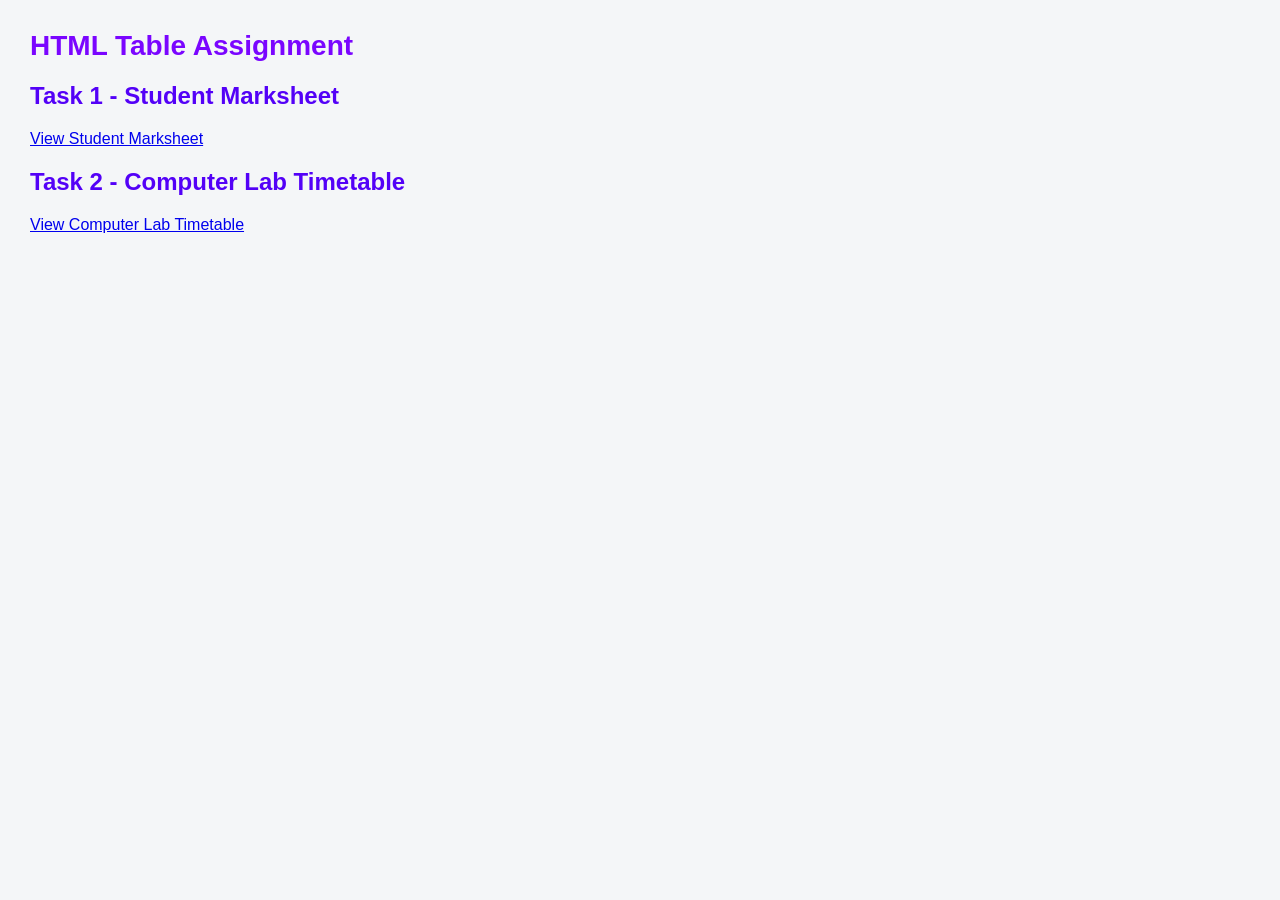
==== index.html @ 786531f4 "Add homepage for GitHub Pages" ====
<!DOCTYPE html>
<html>
<head>
    <title>HTML Table Assignment</title>
    <link rel="stylesheet" href="style.css">
</head>
<body>

    <h1>HTML Table Assignment</h1>

    <h2>Task 1 - Student Marksheet</h2>
    <a href="task1.html">View Student Marksheet</a>

    <h2>Task 2 - Computer Lab Timetable</h2>
    <a href="task2.html">View Computer Lab Timetable</a>

</body>
</html>
---- style.css ----
* {
    box-sizing: border-box;
}

body {
    font-family: Arial, sans-serif;
    background-color: #f4f6f8;
    color: #5301f7;
    margin: 0;
    padding: 30px;
}

.container {
    max-width: 950px;
    margin: 0 auto;
    background-color: white;
    padding: 28px;
    border-radius: 8px;
}

h1 {
    margin-top: 0;
    color: #7a05ff;
    font-size: 28px;
}

.subtitle {
    color: #fe06cc;
    margin-bottom: 24px;
}

table {
    width: 100%;
    border-collapse: collapse;
    margin-top: 18px;
}

caption {
    caption-side: top;
    text-align: left;
    font-size: 22px;
    font-weight: bold;
    padding: 12px 0;
    color: #015bf7;
}

th, td {
    border: 1px solid #cce5ff;
    padding: 13px 12px;
    text-align: center;
}

th {
    font-weight: bold;
}

tfoot td {
    font-weight: bold;
    text-align: left;
}

tfoot td:last-child {
    text-align: center;
}

/* Marksheet column colours */
.marksheet .student-column {
    background-color: #e9edf2;
}

.marksheet .subject-column {
    background-color: #e5efff;
}

.marksheet .total-column {
    background-color: #e4f3e9;
}

/* Timetable column colours */
.timetable .day-column,
.timetable .room-column {
    background-color: #e9edf2;
}

.timetable .morning-column {
    background-color: #e5efff;
}

.timetable .break-column {
    background-color: #fff1c9;
}

.timetable .afternoon-column {
    background-color: #e4f3e9;
}

.note {
    margin-top: 18px;
    color: #667384;
    font-size: 14px;
}

@media (max-width: 650px) {
    body {
        padding: 10px;
    }

    .container {
        padding: 14px;
        overflow-x: auto;
    }

    table {
        min-width: 620px;
    }
}
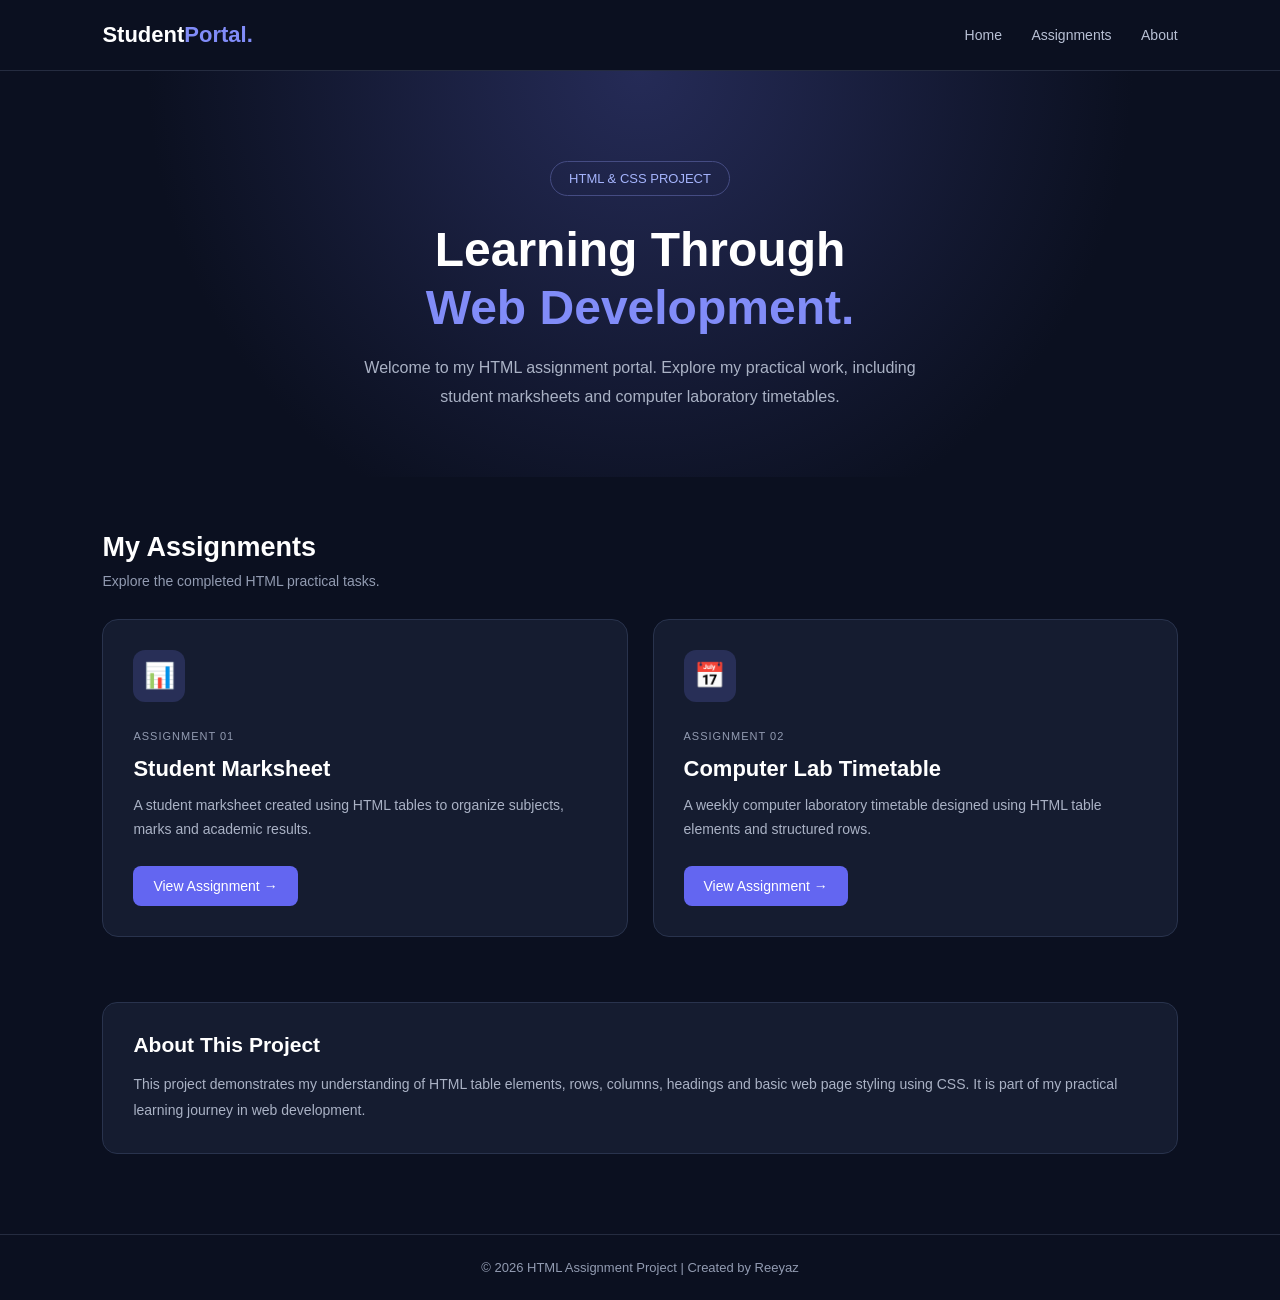
==== commit b727f019: "Improve homepage UI and UX" ====
--- a/index.html
+++ b/index.html
@@ -1,19 +1,323 @@
 
 <!DOCTYPE html>
-<html>
+<html lang="en">
 <head>
-    <title>HTML Table Assignment</title>
-    <link rel="stylesheet" href="style.css">
+    <meta charset="UTF-8">
+    <meta name="viewport" content="width=device-width, initial-scale=1.0">
+    <title>HTML Assignment | Student Portal</title>
+
+    <style>
+        * {
+            margin: 0;
+            padding: 0;
+            box-sizing: border-box;
+        }
+
+        body {
+            font-family: Arial, sans-serif;
+            background: #0b1020;
+            color: #ffffff;
+            min-height: 100vh;
+        }
+
+        header {
+            width: 100%;
+            padding: 22px 8%;
+            display: flex;
+            justify-content: space-between;
+            align-items: center;
+            border-bottom: 1px solid #252c40;
+        }
+
+        .logo {
+            font-size: 22px;
+            font-weight: bold;
+            color: #ffffff;
+        }
+
+        .logo span {
+            color: #818cf8;
+        }
+
+        nav a {
+            color: #b8c0d4;
+            text-decoration: none;
+            margin-left: 25px;
+            font-size: 14px;
+            transition: 0.3s;
+        }
+
+        nav a:hover {
+            color: #818cf8;
+        }
+
+        .hero {
+            padding: 90px 8% 65px;
+            text-align: center;
+            background: radial-gradient(
+                circle at top,
+                #252b57 0%,
+                #0b1020 65%
+            );
+        }
+
+        .tag {
+            display: inline-block;
+            padding: 9px 18px;
+            border: 1px solid #454c83;
+            border-radius: 30px;
+            color: #a5b4fc;
+            font-size: 13px;
+            margin-bottom: 25px;
+        }
+
+        .hero h1 {
+            font-size: 48px;
+            margin-bottom: 18px;
+            line-height: 1.2;
+        }
+
+        .hero h1 span {
+            color: #818cf8;
+        }
+
+        .hero p {
+            color: #aab2c5;
+            max-width: 580px;
+            margin: auto;
+            line-height: 1.8;
+            font-size: 16px;
+        }
+
+        .container {
+            width: 84%;
+            max-width: 1100px;
+            margin: 0 auto;
+            padding: 55px 0 80px;
+        }
+
+        .section-heading {
+            margin-bottom: 30px;
+        }
+
+        .section-heading h2 {
+            font-size: 27px;
+            margin-bottom: 10px;
+        }
+
+        .section-heading p {
+            color: #929bb1;
+            font-size: 14px;
+        }
+
+        .cards {
+            display: grid;
+            grid-template-columns: repeat(2, 1fr);
+            gap: 25px;
+        }
+
+        .card {
+            background: #151c30;
+            border: 1px solid #29334d;
+            border-radius: 16px;
+            padding: 30px;
+            transition: 0.3s;
+        }
+
+        .card:hover {
+            transform: translateY(-7px);
+            border-color: #818cf8;
+            box-shadow: 0 12px 35px rgba(79, 70, 229, 0.15);
+        }
+
+        .card-icon {
+            width: 52px;
+            height: 52px;
+            background: #282f57;
+            border-radius: 12px;
+            display: flex;
+            justify-content: center;
+            align-items: center;
+            font-size: 25px;
+            margin-bottom: 24px;
+        }
+
+        .card small {
+            color: #929bb1;
+            letter-spacing: 1px;
+            font-size: 11px;
+        }
+
+        .card h3 {
+            font-size: 22px;
+            margin: 12px 0;
+        }
+
+        .card p {
+            color: #aab2c5;
+            line-height: 1.7;
+            font-size: 14px;
+            margin-bottom: 25px;
+        }
+
+        .card a {
+            display: inline-block;
+            background: #6366f1;
+            color: white;
+            padding: 12px 20px;
+            border-radius: 8px;
+            text-decoration: none;
+            font-size: 14px;
+            transition: 0.3s;
+        }
+
+        .card a:hover {
+            background: #818cf8;
+        }
+
+        .about {
+            margin-top: 65px;
+            padding: 30px;
+            border: 1px solid #29334d;
+            border-radius: 15px;
+            background: #151c30;
+        }
+
+        .about h2 {
+            font-size: 21px;
+            margin-bottom: 15px;
+        }
+
+        .about p {
+            color: #aab2c5;
+            line-height: 1.8;
+            font-size: 14px;
+        }
+
+        footer {
+            text-align: center;
+            padding: 25px;
+            border-top: 1px solid #252c40;
+            color: #929bb1;
+            font-size: 13px;
+        }
+
+        @media (max-width: 700px) {
+            header {
+                padding: 20px 6%;
+                flex-direction: column;
+                gap: 18px;
+            }
+
+            nav a {
+                margin: 0 9px;
+                font-size: 13px;
+            }
+
+            .hero {
+                padding: 65px 6% 50px;
+            }
+
+            .hero h1 {
+                font-size: 34px;
+            }
+
+            .container {
+                width: 88%;
+            }
+
+            .cards {
+                grid-template-columns: 1fr;
+            }
+
+            .card {
+                padding: 25px;
+            }
+        }
+    </style>
 </head>
+
 <body>
 
-    <h1>HTML Table Assignment</h1>
-
-    <h2>Task 1 - Student Marksheet</h2>
-    <a href="task1.html">View Student Marksheet</a>
-
-    <h2>Task 2 - Computer Lab Timetable</h2>
-    <a href="task2.html">View Computer Lab Timetable</a>
+    <header>
+        <div class="logo">Student<span>Portal.</span></div>
+
+        <nav>
+            <a href="index.html">Home</a>
+            <a href="#assignments">Assignments</a>
+            <a href="#about">About</a>
+        </nav>
+    </header>
+
+    <section class="hero">
+        <div class="tag">HTML & CSS PROJECT</div>
+
+        <h1>Learning Through<br><span>Web Development.</span></h1>
+
+        <p>
+            Welcome to my HTML assignment portal.
+            Explore my practical work, including student marksheets
+            and computer laboratory timetables.
+        </p>
+    </section>
+
+    <main class="container" id="assignments">
+
+        <div class="section-heading">
+            <h2>My Assignments</h2>
+            <p>Explore the completed HTML practical tasks.</p>
+        </div>
+
+        <div class="cards">
+
+            <div class="card">
+                <div class="card-icon">📊</div>
+
+                <small>ASSIGNMENT 01</small>
+
+                <h3>Student Marksheet</h3>
+
+                <p>
+                    A student marksheet created using HTML tables
+                    to organize subjects, marks and academic results.
+                </p>
+
+                <a href="task1.html">View Assignment →</a>
+            </div>
+
+            <div class="card">
+                <div class="card-icon">📅</div>
+
+                <small>ASSIGNMENT 02</small>
+
+                <h3>Computer Lab Timetable</h3>
+
+                <p>
+                    A weekly computer laboratory timetable designed
+                    using HTML table elements and structured rows.
+                </p>
+
+                <a href="task2.html">View Assignment →</a>
+            </div>
+
+        </div>
+
+        <section class="about" id="about">
+            <h2>About This Project</h2>
+
+            <p>
+                This project demonstrates my understanding of HTML
+                table elements, rows, columns, headings and basic
+                web page styling using CSS. It is part of my
+                practical learning journey in web development.
+            </p>
+        </section>
+
+    </main>
+
+    <footer>
+        © 2026 HTML Assignment Project | Created by Reeyaz
+    </footer>
 
 </body>
 </html>
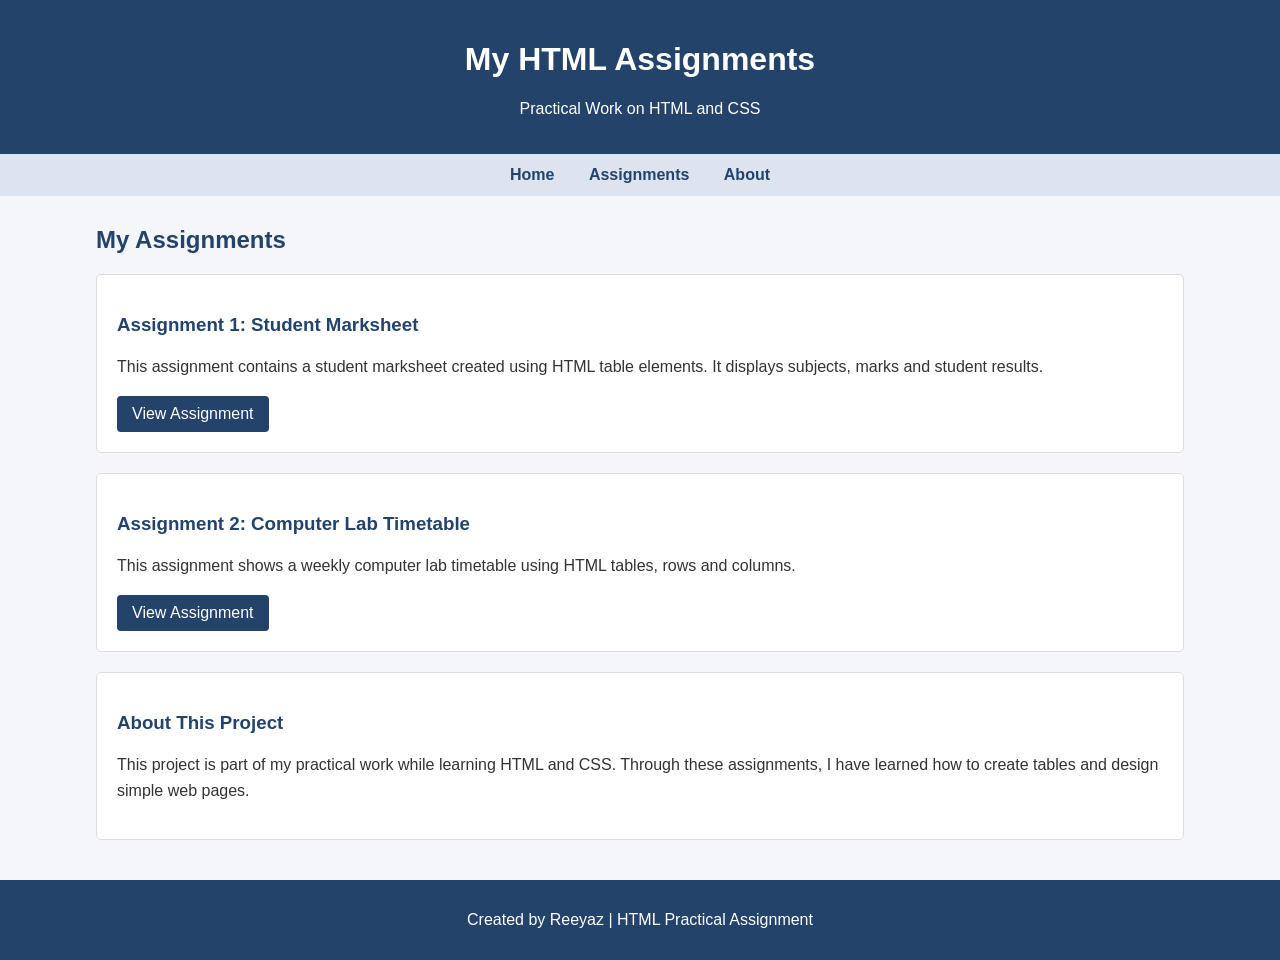
==== commit 3b643300: "Simplify homepage design" ====
--- a/index.html
+++ b/index.html
@@ -4,234 +4,93 @@
 <head>
     <meta charset="UTF-8">
     <meta name="viewport" content="width=device-width, initial-scale=1.0">
-    <title>HTML Assignment | Student Portal</title>
+    <title>My HTML Assignments</title>
 
     <style>
-        * {
-            margin: 0;
-            padding: 0;
-            box-sizing: border-box;
-        }
-
         body {
             font-family: Arial, sans-serif;
-            background: #0b1020;
-            color: #ffffff;
-            min-height: 100vh;
+            background-color: #f4f6f9;
+            margin: 0;
+            color: #333;
         }
 
         header {
-            width: 100%;
-            padding: 22px 8%;
-            display: flex;
-            justify-content: space-between;
-            align-items: center;
-            border-bottom: 1px solid #252c40;
+            background-color: #23436b;
+            color: white;
+            text-align: center;
+            padding: 20px;
         }
 
-        .logo {
-            font-size: 22px;
-            font-weight: bold;
-            color: #ffffff;
-        }
-
-        .logo span {
-            color: #818cf8;
+        nav {
+            background-color: #dce5ef;
+            text-align: center;
+            padding: 12px;
         }
 
         nav a {
-            color: #b8c0d4;
+            color: #23436b;
             text-decoration: none;
-            margin-left: 25px;
-            font-size: 14px;
-            transition: 0.3s;
+            margin: 15px;
+            font-weight: bold;
         }
 
         nav a:hover {
-            color: #818cf8;
-        }
-
-        .hero {
-            padding: 90px 8% 65px;
-            text-align: center;
-            background: radial-gradient(
-                circle at top,
-                #252b57 0%,
-                #0b1020 65%
-            );
-        }
-
-        .tag {
-            display: inline-block;
-            padding: 9px 18px;
-            border: 1px solid #454c83;
-            border-radius: 30px;
-            color: #a5b4fc;
-            font-size: 13px;
-            margin-bottom: 25px;
-        }
-
-        .hero h1 {
-            font-size: 48px;
-            margin-bottom: 18px;
-            line-height: 1.2;
-        }
-
-        .hero h1 span {
-            color: #818cf8;
-        }
-
-        .hero p {
-            color: #aab2c5;
-            max-width: 580px;
-            margin: auto;
-            line-height: 1.8;
-            font-size: 16px;
+            text-decoration: underline;
         }
 
         .container {
-            width: 84%;
-            max-width: 1100px;
-            margin: 0 auto;
-            padding: 55px 0 80px;
+            width: 85%;
+            margin: 30px auto;
         }
 
-        .section-heading {
-            margin-bottom: 30px;
+        h2 {
+            color: #23436b;
         }
 
-        .section-heading h2 {
-            font-size: 27px;
-            margin-bottom: 10px;
+        .assignment {
+            background-color: white;
+            padding: 20px;
+            margin-bottom: 20px;
+            border: 1px solid #ddd;
+            border-radius: 5px;
         }
 
-        .section-heading p {
-            color: #929bb1;
-            font-size: 14px;
+        .assignment h3 {
+            color: #23436b;
         }
 
-        .cards {
-            display: grid;
-            grid-template-columns: repeat(2, 1fr);
-            gap: 25px;
+        .assignment p {
+            line-height: 1.6;
         }
 
-        .card {
-            background: #151c30;
-            border: 1px solid #29334d;
-            border-radius: 16px;
-            padding: 30px;
-            transition: 0.3s;
+        .assignment a {
+            display: inline-block;
+            background-color: #23436b;
+            color: white;
+            text-decoration: none;
+            padding: 9px 15px;
+            border-radius: 4px;
         }
 
-        .card:hover {
-            transform: translateY(-7px);
-            border-color: #818cf8;
-            box-shadow: 0 12px 35px rgba(79, 70, 229, 0.15);
-        }
-
-        .card-icon {
-            width: 52px;
-            height: 52px;
-            background: #282f57;
-            border-radius: 12px;
-            display: flex;
-            justify-content: center;
-            align-items: center;
-            font-size: 25px;
-            margin-bottom: 24px;
-        }
-
-        .card small {
-            color: #929bb1;
-            letter-spacing: 1px;
-            font-size: 11px;
-        }
-
-        .card h3 {
-            font-size: 22px;
-            margin: 12px 0;
-        }
-
-        .card p {
-            color: #aab2c5;
-            line-height: 1.7;
-            font-size: 14px;
-            margin-bottom: 25px;
-        }
-
-        .card a {
-            display: inline-block;
-            background: #6366f1;
-            color: white;
-            padding: 12px 20px;
-            border-radius: 8px;
-            text-decoration: none;
-            font-size: 14px;
-            transition: 0.3s;
-        }
-
-        .card a:hover {
-            background: #818cf8;
-        }
-
-        .about {
-            margin-top: 65px;
-            padding: 30px;
-            border: 1px solid #29334d;
-            border-radius: 15px;
-            background: #151c30;
-        }
-
-        .about h2 {
-            font-size: 21px;
-            margin-bottom: 15px;
-        }
-
-        .about p {
-            color: #aab2c5;
-            line-height: 1.8;
-            font-size: 14px;
+        .assignment a:hover {
+            background-color: #365f8d;
         }
 
         footer {
+            background-color: #23436b;
+            color: white;
             text-align: center;
-            padding: 25px;
-            border-top: 1px solid #252c40;
-            color: #929bb1;
-            font-size: 13px;
+            padding: 15px;
+            margin-top: 40px;
         }
 
-        @media (max-width: 700px) {
-            header {
-                padding: 20px 6%;
-                flex-direction: column;
-                gap: 18px;
+        @media (max-width: 600px) {
+            .container {
+                width: 90%;
             }
 
             nav a {
-                margin: 0 9px;
-                font-size: 13px;
-            }
-
-            .hero {
-                padding: 65px 6% 50px;
-            }
-
-            .hero h1 {
-                font-size: 34px;
-            }
-
-            .container {
-                width: 88%;
-            }
-
-            .cards {
-                grid-template-columns: 1fr;
-            }
-
-            .card {
-                padding: 25px;
+                margin: 7px;
             }
         }
     </style>
@@ -240,83 +99,58 @@
 <body>
 
     <header>
-        <div class="logo">Student<span>Portal.</span></div>
-
-        <nav>
-            <a href="index.html">Home</a>
-            <a href="#assignments">Assignments</a>
-            <a href="#about">About</a>
-        </nav>
+        <h1>My HTML Assignments</h1>
+        <p>Practical Work on HTML and CSS</p>
     </header>
 
-    <section class="hero">
-        <div class="tag">HTML & CSS PROJECT</div>
+    <nav>
+        <a href="index.html">Home</a>
+        <a href="#assignments">Assignments</a>
+        <a href="#about">About</a>
+    </nav>
 
-        <h1>Learning Through<br><span>Web Development.</span></h1>
+    <div class="container">
 
-        <p>
-            Welcome to my HTML assignment portal.
-            Explore my practical work, including student marksheets
-            and computer laboratory timetables.
-        </p>
-    </section>
+        <h2 id="assignments">My Assignments</h2>
 
-    <main class="container" id="assignments">
+        <div class="assignment">
+            <h3>Assignment 1: Student Marksheet</h3>
 
-        <div class="section-heading">
-            <h2>My Assignments</h2>
-            <p>Explore the completed HTML practical tasks.</p>
+            <p>
+                This assignment contains a student marksheet
+                created using HTML table elements. It displays
+                subjects, marks and student results.
+            </p>
+
+            <a href="task1.html">View Assignment</a>
         </div>
 
-        <div class="cards">
+        <div class="assignment">
+            <h3>Assignment 2: Computer Lab Timetable</h3>
 
-            <div class="card">
-                <div class="card-icon">📊</div>
+            <p>
+                This assignment shows a weekly computer lab
+                timetable using HTML tables, rows and columns.
+            </p>
 
-                <small>ASSIGNMENT 01</small>
-
-                <h3>Student Marksheet</h3>
-
-                <p>
-                    A student marksheet created using HTML tables
-                    to organize subjects, marks and academic results.
-                </p>
-
-                <a href="task1.html">View Assignment →</a>
-            </div>
-
-            <div class="card">
-                <div class="card-icon">📅</div>
-
-                <small>ASSIGNMENT 02</small>
-
-                <h3>Computer Lab Timetable</h3>
-
-                <p>
-                    A weekly computer laboratory timetable designed
-                    using HTML table elements and structured rows.
-                </p>
-
-                <a href="task2.html">View Assignment →</a>
-            </div>
-
+            <a href="task2.html">View Assignment</a>
         </div>
 
-        <section class="about" id="about">
-            <h2>About This Project</h2>
+        <div class="assignment" id="about">
+            <h3>About This Project</h3>
 
             <p>
-                This project demonstrates my understanding of HTML
-                table elements, rows, columns, headings and basic
-                web page styling using CSS. It is part of my
-                practical learning journey in web development.
+                This project is part of my practical work
+                while learning HTML and CSS. Through these
+                assignments, I have learned how to create
+                tables and design simple web pages.
             </p>
-        </section>
+        </div>
 
-    </main>
+    </div>
 
     <footer>
-        © 2026 HTML Assignment Project | Created by Reeyaz
+        <p>Created by Reeyaz | HTML Practical Assignment</p>
     </footer>
 
 </body>
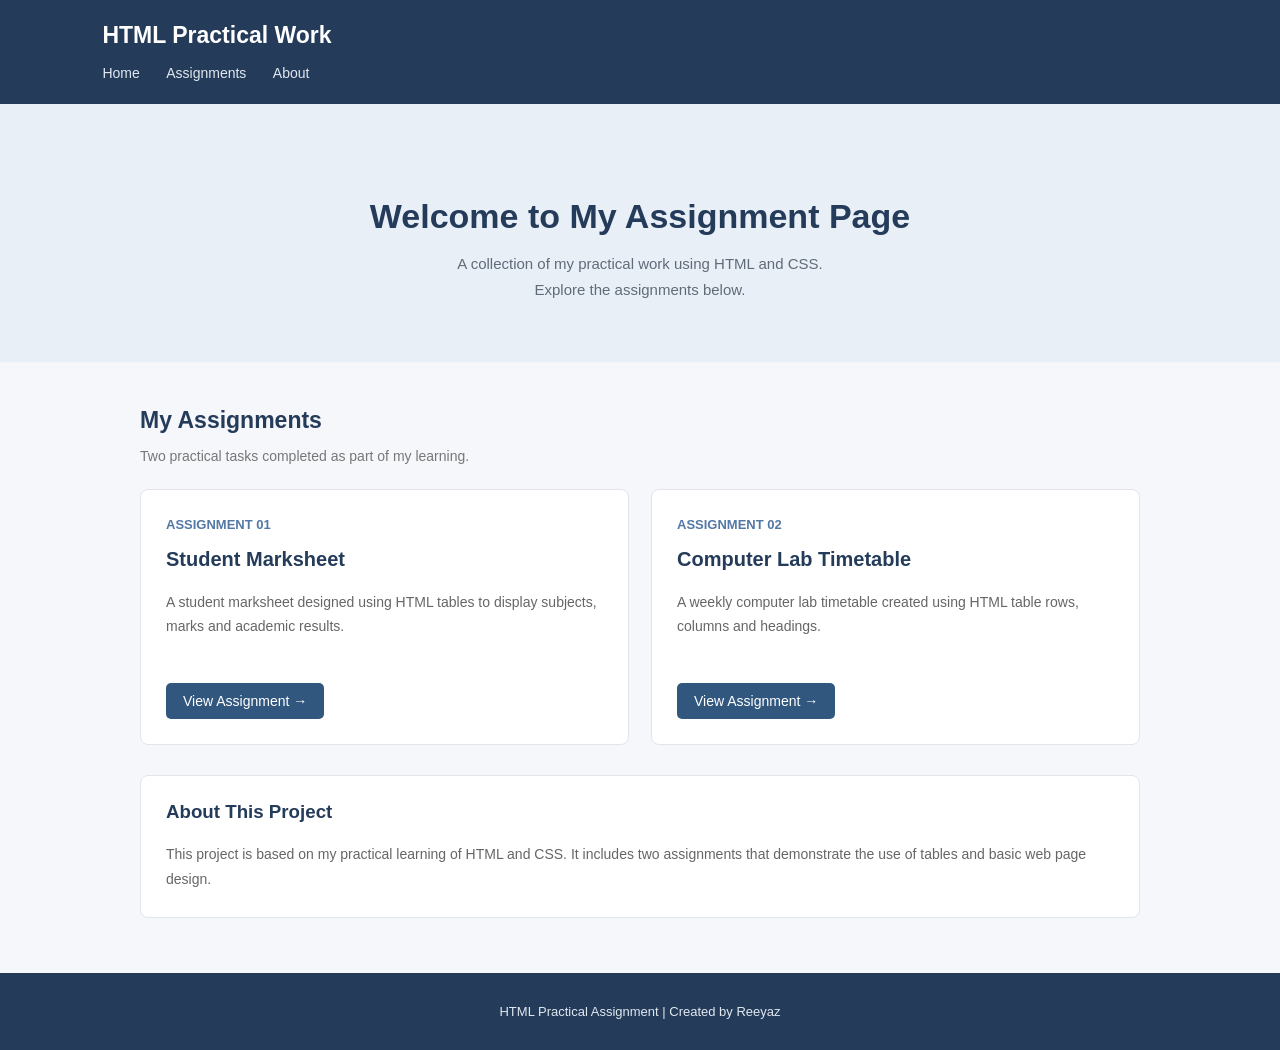
==== commit 984e58a9: "Improve assignment homepage design" ====
--- a/index.html
+++ b/index.html
@@ -4,93 +4,178 @@
 <head>
     <meta charset="UTF-8">
     <meta name="viewport" content="width=device-width, initial-scale=1.0">
-    <title>My HTML Assignments</title>
+    <title>HTML Practical Assignments</title>
 
     <style>
+        * {
+            box-sizing: border-box;
+        }
+
         body {
+            margin: 0;
             font-family: Arial, sans-serif;
-            background-color: #f4f6f9;
+            background-color: #f5f7fa;
+            color: #333;
+        }
+
+        header {
+            background-color: #243b5a;
+            color: white;
+            padding: 22px 8%;
+        }
+
+        header h2 {
             margin: 0;
-            color: #333;
-        }
-
-        header {
-            background-color: #23436b;
+            font-size: 23px;
+        }
+
+        nav {
+            margin-top: 15px;
+        }
+
+        nav a {
+            color: #e1e8f0;
+            text-decoration: none;
+            margin-right: 22px;
+            font-size: 14px;
+        }
+
+        nav a:hover {
             color: white;
+            text-decoration: underline;
+        }
+
+        .intro {
             text-align: center;
-            padding: 20px;
-        }
-
-        nav {
-            background-color: #dce5ef;
-            text-align: center;
-            padding: 12px;
-        }
-
-        nav a {
-            color: #23436b;
-            text-decoration: none;
-            margin: 15px;
-            font-weight: bold;
-        }
-
-        nav a:hover {
-            text-decoration: underline;
+            padding: 65px 20px 45px;
+            background-color: #e9eff7;
+        }
+
+        .intro h1 {
+            color: #243b5a;
+            font-size: 34px;
+            margin-bottom: 12px;
+        }
+
+        .intro p {
+            color: #606b78;
+            font-size: 15px;
+            line-height: 1.7;
         }
 
         .container {
             width: 85%;
-            margin: 30px auto;
-        }
-
-        h2 {
-            color: #23436b;
-        }
-
-        .assignment {
+            max-width: 1000px;
+            margin: 45px auto;
+        }
+
+        .section-title {
+            color: #243b5a;
+            font-size: 23px;
+            margin-bottom: 8px;
+        }
+
+        .subtitle {
+            color: #777;
+            margin-bottom: 25px;
+            font-size: 14px;
+        }
+
+        .assignments {
+            display: grid;
+            grid-template-columns: 1fr 1fr;
+            gap: 22px;
+        }
+
+        .card {
             background-color: white;
-            padding: 20px;
-            margin-bottom: 20px;
-            border: 1px solid #ddd;
-            border-radius: 5px;
-        }
-
-        .assignment h3 {
-            color: #23436b;
-        }
-
-        .assignment p {
-            line-height: 1.6;
-        }
-
-        .assignment a {
+            padding: 25px;
+            border: 1px solid #e1e5eb;
+            border-radius: 8px;
+        }
+
+        .number {
+            color: #5378a5;
+            font-size: 13px;
+            font-weight: bold;
+        }
+
+        .card h3 {
+            color: #243b5a;
+            margin-top: 15px;
+            font-size: 20px;
+        }
+
+        .card p {
+            color: #666;
+            font-size: 14px;
+            line-height: 1.7;
+            min-height: 70px;
+        }
+
+        .card a {
             display: inline-block;
-            background-color: #23436b;
+            background-color: #31577f;
             color: white;
             text-decoration: none;
-            padding: 9px 15px;
-            border-radius: 4px;
-        }
-
-        .assignment a:hover {
-            background-color: #365f8d;
+            padding: 10px 17px;
+            border-radius: 5px;
+            font-size: 14px;
+            margin-top: 8px;
+        }
+
+        .card a:hover {
+            background-color: #243b5a;
+        }
+
+        .about {
+            background-color: white;
+            border: 1px solid #e1e5eb;
+            border-radius: 8px;
+            padding: 25px;
+            margin-top: 30px;
+        }
+
+        .about h3 {
+            color: #243b5a;
+            margin-top: 0;
+        }
+
+        .about p {
+            color: #666;
+            font-size: 14px;
+            line-height: 1.8;
+            margin-bottom: 0;
         }
 
         footer {
-            background-color: #23436b;
-            color: white;
+            background-color: #243b5a;
+            color: #e1e8f0;
             text-align: center;
-            padding: 15px;
-            margin-top: 40px;
-        }
-
-        @media (max-width: 600px) {
+            padding: 18px;
+            font-size: 13px;
+            margin-top: 55px;
+        }
+
+        @media (max-width: 650px) {
+            header {
+                padding: 20px;
+            }
+
+            .intro h1 {
+                font-size: 27px;
+            }
+
             .container {
                 width: 90%;
             }
 
-            nav a {
-                margin: 7px;
+            .assignments {
+                grid-template-columns: 1fr;
+            }
+
+            .card p {
+                min-height: auto;
             }
         }
     </style>
@@ -99,58 +184,82 @@
 <body>
 
     <header>
-        <h1>My HTML Assignments</h1>
-        <p>Practical Work on HTML and CSS</p>
+        <h2>HTML Practical Work</h2>
+
+        <nav>
+            <a href="index.html">Home</a>
+            <a href="#assignments">Assignments</a>
+            <a href="#about">About</a>
+        </nav>
     </header>
 
-    <nav>
-        <a href="index.html">Home</a>
-        <a href="#assignments">Assignments</a>
-        <a href="#about">About</a>
-    </nav>
+    <section class="intro">
+        <h1>Welcome to My Assignment Page</h1>
+
+        <p>
+            A collection of my practical work using
+            HTML and CSS.<br>
+            Explore the assignments below.
+        </p>
+    </section>
 
     <div class="container">
 
-        <h2 id="assignments">My Assignments</h2>
-
-        <div class="assignment">
-            <h3>Assignment 1: Student Marksheet</h3>
+        <h2 class="section-title" id="assignments">
+            My Assignments
+        </h2>
+
+        <p class="subtitle">
+            Two practical tasks completed as part of my learning.
+        </p>
+
+        <div class="assignments">
+
+            <div class="card">
+                <span class="number">ASSIGNMENT 01</span>
+
+                <h3>Student Marksheet</h3>
+
+                <p>
+                    A student marksheet designed using
+                    HTML tables to display subjects,
+                    marks and academic results.
+                </p>
+
+                <a href="task1.html">View Assignment &rarr;</a>
+            </div>
+
+            <div class="card">
+                <span class="number">ASSIGNMENT 02</span>
+
+                <h3>Computer Lab Timetable</h3>
+
+                <p>
+                    A weekly computer lab timetable
+                    created using HTML table rows,
+                    columns and headings.
+                </p>
+
+                <a href="task2.html">View Assignment &rarr;</a>
+            </div>
+
+        </div>
+
+        <div class="about" id="about">
+            <h3>About This Project</h3>
 
             <p>
-                This assignment contains a student marksheet
-                created using HTML table elements. It displays
-                subjects, marks and student results.
-            </p>
-
-            <a href="task1.html">View Assignment</a>
-        </div>
-
-        <div class="assignment">
-            <h3>Assignment 2: Computer Lab Timetable</h3>
-
-            <p>
-                This assignment shows a weekly computer lab
-                timetable using HTML tables, rows and columns.
-            </p>
-
-            <a href="task2.html">View Assignment</a>
-        </div>
-
-        <div class="assignment" id="about">
-            <h3>About This Project</h3>
-
-            <p>
-                This project is part of my practical work
-                while learning HTML and CSS. Through these
-                assignments, I have learned how to create
-                tables and design simple web pages.
+                This project is based on my practical
+                learning of HTML and CSS. It includes
+                two assignments that demonstrate the
+                use of tables and basic web page design.
             </p>
         </div>
 
     </div>
 
     <footer>
-        <p>Created by Reeyaz | HTML Practical Assignment</p>
+        <p>HTML Practical Assignment | Created by Reeyaz</p>
     </footer>
 
 </body>
